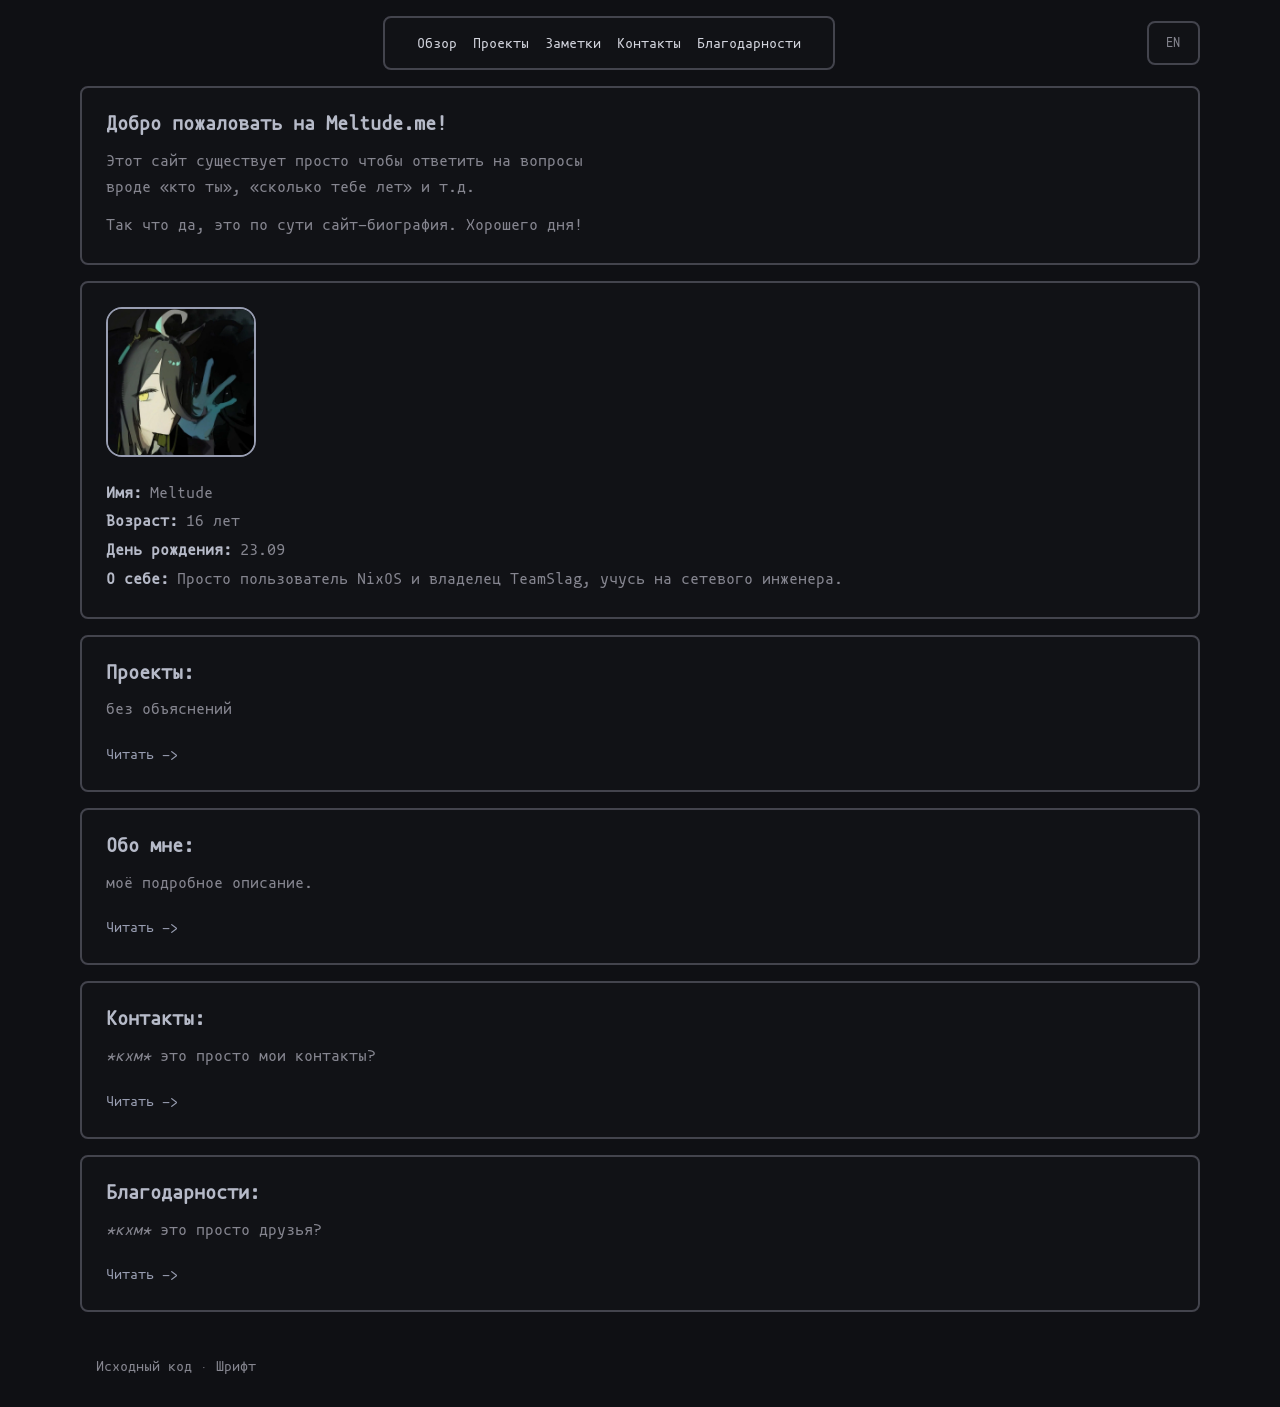
==== ru/index.html @ e4d9ee4f "temporary local commit" ====
<!doctype html>
<html lang="ru">
  <head>
    <meta charset="UTF-8" />
    <meta name="viewport" content="width=device-width, initial-scale=1.0" />
    <meta
      name="description"
      content="unpacking 'https://flakehub.com/f/DeterminateSystems/nixpkgs-weekly/0.1' into the Git cache..."
    />
    <link rel="icon" type="image/svg+xml" href="../icon.png" />
    <title>MeltudeAbout()</title>
    <link rel="stylesheet" href="../style.css" />
    <link rel="stylesheet" href="../ash-walker.css" />
    <link
      rel="preload"
      href="/fonts/mononoki-Regular.woff2"
      as="font"
      type="font/woff2"
      crossorigin
    />
    <link rel="alternate" hreflang="en" href="https://meltude.me/index.html" />
    <link rel="alternate" hreflang="ru" href="https://meltude.me/ru/index.html" />
    <link rel="alternate" hreflang="x-default" href="https://meltude.me/index.html" />
  </head>
  <body>
    <div class="page-shell">
      <div class="topbar-wrap">
        <header class="topbar pane">
          <nav aria-label="Главная навигация">
            <a href="index.html" aria-current="page">Обзор</a>
            <a href="projects.html">Проекты</a>
            <a href="notes.html">Заметки</a>
            <a href="contact.html">Контакты</a>
            <a href="credits.html">Благодарности</a>
          </nav>
        </header>
        <div class="lang-switcher lang-switcher--compact pane">
          <a href="../index.html" hreflang="en" lang="en" aria-label="Переключить на английский">EN</a>
        </div>
      </div>

      <div class="layout">
        <main class="content">
          <article class="pane">
            <h3>Добро пожаловать на Meltude.me!</h3>
            <p class="muted">
              Этот сайт существует просто чтобы ответить на вопросы вроде «кто ты», «сколько тебе лет» и т.д.
            </p>
            <p class="muted">
              Так что да, это по сути сайт-биография. Хорошего дня!
            </p>
          </article>

          <section
            class="hero pane"
            aria-label="Профиль"
          >
            <img
              class="profile-picture"
              src="../pfp.webp"
              alt="Фото профиля Meltude"
            />
            <div class="profile-details">
              <dl class="fact-list">
                <div>
                  <dt>Имя</dt>
                  <dd>Meltude</dd>
                </div>
                <div>
                  <dt>Возраст</dt>
                  <dd>16 лет</dd>
                </div>
                <div>
                  <dt>День рождения</dt>
                  <dd>23.09</dd>
                </div>
                <div>
                  <dt>О себе</dt>
                  <dd>
                    Просто пользователь NixOS и владелец TeamSlag, учусь на сетевого инженера.
                  </dd>
                </div>
              </dl>
            </div>
          </section>

          <section
            class="pane-grid"
            aria-label="Разделы сайта"
          >
            <article class="pane">
              <h3>Проекты:</h3>
              <p class="muted">без объяснений</p>
              <a class="text-link" href="projects.html"
                ><span>Читать</span>
                <span aria-hidden="true">-&gt;</span></a
              >
            </article>

            <article class="pane">
              <h3>Обо мне:</h3>
              <p class="muted">моё подробное описание.</p>
              <a class="text-link" href="notes.html"
                ><span>Читать</span>
                <span aria-hidden="true">-&gt;</span></a
              >
            </article>

            <article class="pane">
              <h3>Контакты:</h3>
              <p class="muted"><i>*кхм*</i> это просто мои контакты?</p>
              <a class="text-link" href="contact.html"
                ><span>Читать</span>
                <span aria-hidden="true">-&gt;</span></a
              >
            </article>

            <article class="pane">
              <h3>Благодарности:</h3>
              <p class="muted"><i>*кхм*</i> это просто друзья?</p>
              <a class="text-link" href="credits.html"
                ><span>Читать</span>
                <span aria-hidden="true">-&gt;</span></a
              >
            </article>
          </section>
        </main>
      </div>

      <footer class="footer">
        <p class="muted">
          <a
            class="text-link"
            href="https://github.com/meltude/meltude.github.io"
            target="_blank"
            rel="noopener"
            >Исходный код</a
          >
          &middot;
          <a
            class="text-link"
            href="https://madmalik.github.io/mononoki/"
            target="_blank"
            rel="noopener"
            >Шрифт</a
          >
        </p>
      </footer>
    </div>
  </body>
</html>
---- style.css ----
:root {
  --background: #0f1014; /* base00 */
  --surface: #111216; /* base01 */
  --surface-raised: #1c1f27; /* derived from base01 — base02 duplicates base01 */
  --border: #43444d; /* base03 */
  --text: #b6bac8; /* base0C */
  --muted: #868690; /* base05 */
  --subtle: #575861; /* base04 */
  --accent: #999eb2; /* base08 */
  --link: #d3d5de; /* base0A */
}

@font-face {
  font-family: "Mononoki";
  src: url("fonts/mononoki-Regular.woff2") format("woff2");
  font-style: normal;
  font-weight: 400;
  font-display: swap;
}
* {
  box-sizing: border-box;
}

body {
  min-width: 320px;
  margin: 0;
  background: var(--background);
  color: var(--text);
  font-family:
    "Mononoki", "DejaVu Sans Mono", ui-monospace, SFMono-Regular, monospace;
  line-height: 1.6;
}

a {
  color: var(--link);
  text-decoration: none;
}

a:hover,
a:focus-visible {
  color: var(--accent);
  text-decoration: underline;
  text-underline-offset: 0.2em;
}

.page-shell {
  width: min(1120px, calc(100% - 2rem));
  margin: 0 auto;
  padding: 1rem 0;
}

.pane {
  border: 2px solid var(--border);
  border-radius: 8px;
  background: var(--surface);
}

.topbar,
.footer {
  display: flex;
  align-items: center;
  justify-content: center;
  gap: 1rem;
  padding: 0.85rem 1rem;
}

.topbar {
  width: fit-content;
  max-width: 100%;
  margin: 0 auto;
  padding: 0.85rem 2rem;
  text-align: center;
}

.topbar nav {
  display: flex;
  flex-wrap: wrap;
  justify-content: center;
  align-items: center;
  gap: 1rem;
  font-size: 0.9rem;
}

.topbar-wrap {
  display: flex;
  justify-content: center;
  align-items: center;
  gap: 0.5rem;
  flex-wrap: wrap;
}

.topbar-wrap .topbar {
  margin: 0;
}

.lang-switcher {
  display: flex;
  align-items: center;
  padding: 0.45rem 0.7rem;
  font-size: 0.8rem;
}

.lang-switcher a {
  border-radius: 8px;
  padding: 0.15rem 0.4rem;
  color: var(--muted);
}

.lang-switcher a:hover {
  color: var(--accent);
  text-decoration: underline;
  text-underline-offset: 0.2em;
}

.lang-switcher a:focus-visible {
  outline: 2px solid var(--accent);
  outline-offset: 2px;
}

.layout {
  margin: 1rem 0;
}

.content {
  display: grid;
  gap: 1rem;
  min-width: 0;
}

.hero,
.content > .pane,
.pane-grid .pane {
  padding: 1.5rem;
}

.hero {
  display: flex;
  align-items: flex-start;
  gap: 1.5rem;
}

.profile-picture {
  width: 150px;
  height: 150px;
  flex: 0 0 auto;
  border: 2px solid var(--accent);
  border-radius: 16px;
  object-fit: cover;
}

.profile-details dl {
  margin: 0;
}

.profile-details strong {
  color: var(--text);
}

.eyebrow {
  margin: 0 0 0.2rem;
  color: var(--muted);
  font-size: 0.72rem;
  font-weight: 700;
  letter-spacing: 0.12em;
  text-transform: uppercase;
}

h1 {
  font-size: 1.5rem;
  margin: 0;
  color: var(--text);
  line-height: 1.2;
}

h3 {
  font-size: 1.25rem;
  margin: 0;
  color: var(--text);
  line-height: 1.2;
}

.visually-hidden {
  position: absolute;
  width: 1px;
  height: 1px;
  margin: -1px;
  padding: 0;
  overflow: hidden;
  clip: rect(0 0 0 0);
  white-space: nowrap;
  border: 0;
}

.span-all {
  grid-column: 1 / -1;
}

.section-intro {
  grid-column: 1 / -1;
  margin: 0;
  max-width: 55ch;
  color: var(--muted);
}

.inline-icon {
  width: 1em;
  height: 1em;
  vertical-align: -0.12em;
  margin-right: 0.35em;
}

.fact-list {
  display: grid;
  gap: 0.2rem;
  margin: 0.8rem 0 0;
}

.fact-list > div {
  display: flex;
  flex-wrap: wrap;
  column-gap: 0.5rem;
}

.fact-list dt::after {
  content: ":";
}

.fact-list dt {
  display: inline;
  color: var(--text);
  font-weight: 700;
}

.fact-list dd {
  display: inline;
  margin: 0;
  color: var(--muted);
}

.profile-details .fact-list {
  margin-top: 0;
}

.chip-list {
  display: flex;
  flex-wrap: wrap;
  gap: 0.5rem;
  margin: 0.8rem 0 0;
  padding: 0;
  list-style: none;
}

.chip-list a {
  display: inline-block;
  background: var(--surface-raised);
  padding: 0.25rem 0.6rem;
  font-size: 0.9rem;
}

.muted {
  max-width: 55ch;
  margin: 0.8rem 0 0;
  color: var(--muted);
}

.pane-grid {
  display: grid;
  grid-template-columns: repeat(2, minmax(0, 1fr));
  gap: 1rem;
}

.section-divider {
  grid-column: 1 / -1;
  border-bottom: 2px solid var(--border);
  padding-bottom: 0.5rem;
}

.pane-grid .pane {
  display: flex;
  flex-direction: column;
  align-items: flex-start;
}

.bio-grid .pane p:not(.eyebrow) {
  margin: 0;
}

.text-link {
  display: inline-block;
  margin-top: 1.25rem;
  color: var(--accent);
  font-size: 0.9rem;
}

blockquote {
  max-width: 42rem;
  margin: 0;
  color: var(--accent);
  font-size: clamp(1.2rem, 3vw, 1.7rem);
}

.footer {
  justify-content: center;
  text-align: center;
  color: var(--subtle);
  font-size: 0.85rem;
}

.footer a {
  color: var(--muted);
}

.footer .text-link {
  margin-top: 0;
}

.footer-badges {
  flex-direction: column;
  gap: 0.6rem;
}

.badge-row {
  display: flex;
  flex-wrap: wrap;
  justify-content: center;
  align-items: center;
  gap: 0.5rem;
}

.badge-row a {
  display: inline-block;
  line-height: 0;
}

.badge-row img {
  display: block;
  height: 31px;
  width: auto;
}
  .pane-grid {
    grid-template-columns: 1fr;
  }

  .hero {
    flex-direction: column;
  }

  .footer {
    align-items: flex-start;
    flex-direction: column;
  }

  .topbar {
    width: fit-content;
    max-width: 100%;
    margin: 0 auto;
    align-items: center;
    flex-direction: column;
    text-align: center;
  }

  .topbar-wrap {
    flex-direction: row;
    align-items: center;
  }

  .topbar-wrap .topbar {
    margin: 0 auto;
  }

  .topbar nav {
    justify-content: center;
  }

  .footer-badges {
    align-items: center;
  }
}
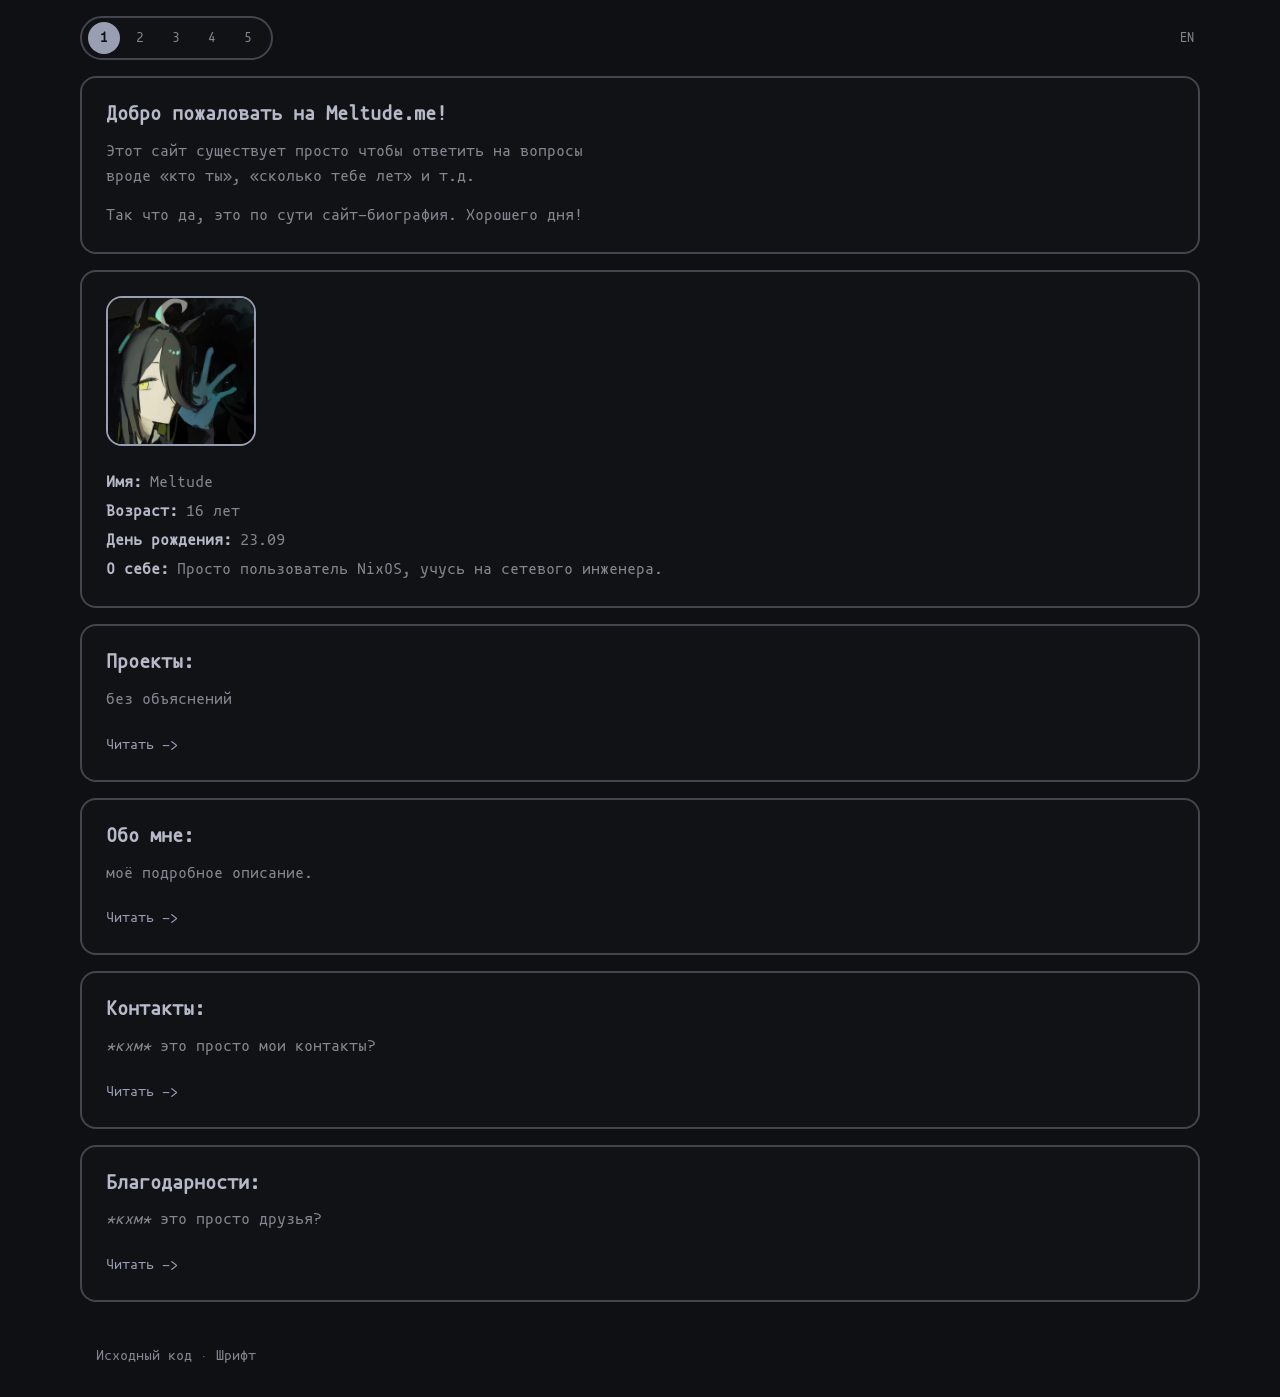
==== commit 645f68a8: "new topbar" ====
--- a/ru/index.html
+++ b/ru/index.html
@@ -19,23 +19,35 @@
       crossorigin
     />
     <link rel="alternate" hreflang="en" href="https://meltude.me/index.html" />
-    <link rel="alternate" hreflang="ru" href="https://meltude.me/ru/index.html" />
-    <link rel="alternate" hreflang="x-default" href="https://meltude.me/index.html" />
+    <link
+      rel="alternate"
+      hreflang="ru"
+      href="https://meltude.me/ru/index.html"
+    />
+    <link
+      rel="alternate"
+      hreflang="x-default"
+      href="https://meltude.me/index.html"
+    />
   </head>
   <body>
     <div class="page-shell">
       <div class="topbar-wrap">
-        <header class="topbar pane">
-          <nav aria-label="Главная навигация">
-            <a href="index.html" aria-current="page">Обзор</a>
-            <a href="projects.html">Проекты</a>
-            <a href="notes.html">Заметки</a>
-            <a href="contact.html">Контакты</a>
-            <a href="credits.html">Благодарности</a>
-          </nav>
-        </header>
-        <div class="lang-switcher lang-switcher--compact pane">
-          <a href="../index.html" hreflang="en" lang="en" aria-label="Переключить на английский">EN</a>
+        <nav class="workspaces" aria-label="Рабочие столы">
+          <a href="index.html" aria-current="page" title="Обзор">1</a>
+          <a href="projects.html" title="Проекты">2</a>
+          <a href="notes.html" title="Заметки">3</a>
+          <a href="contact.html" title="Контакты">4</a>
+          <a href="credits.html" title="Благодарности">5</a>
+        </nav>
+        <div class="lang-switcher lang-switcher--compact lang-switcher--plain">
+          <a
+            href="../index.html"
+            hreflang="en"
+            lang="en"
+            aria-label="Переключить на английский"
+            >EN</a
+          >
         </div>
       </div>
 
@@ -44,17 +56,15 @@
           <article class="pane">
             <h3>Добро пожаловать на Meltude.me!</h3>
             <p class="muted">
-              Этот сайт существует просто чтобы ответить на вопросы вроде «кто ты», «сколько тебе лет» и т.д.
+              Этот сайт существует просто чтобы ответить на вопросы вроде «кто
+              ты», «сколько тебе лет» и т.д.
             </p>
             <p class="muted">
               Так что да, это по сути сайт-биография. Хорошего дня!
             </p>
           </article>
 
-          <section
-            class="hero pane"
-            aria-label="Профиль"
-          >
+          <section class="hero pane" aria-label="Профиль">
             <img
               class="profile-picture"
               src="../pfp.webp"
@@ -77,23 +87,19 @@
                 <div>
                   <dt>О себе</dt>
                   <dd>
-                    Просто пользователь NixOS и владелец TeamSlag, учусь на сетевого инженера.
+                    Просто пользователь NixOS, учусь на сетевого инженера.
                   </dd>
                 </div>
               </dl>
             </div>
           </section>
 
-          <section
-            class="pane-grid"
-            aria-label="Разделы сайта"
-          >
+          <section class="pane-grid" aria-label="Разделы сайта">
             <article class="pane">
               <h3>Проекты:</h3>
               <p class="muted">без объяснений</p>
               <a class="text-link" href="projects.html"
-                ><span>Читать</span>
-                <span aria-hidden="true">-&gt;</span></a
+                ><span>Читать</span> <span aria-hidden="true">-&gt;</span></a
               >
             </article>
 
@@ -101,8 +107,7 @@
               <h3>Обо мне:</h3>
               <p class="muted">моё подробное описание.</p>
               <a class="text-link" href="notes.html"
-                ><span>Читать</span>
-                <span aria-hidden="true">-&gt;</span></a
+                ><span>Читать</span> <span aria-hidden="true">-&gt;</span></a
               >
             </article>
 
@@ -110,8 +115,7 @@
               <h3>Контакты:</h3>
               <p class="muted"><i>*кхм*</i> это просто мои контакты?</p>
               <a class="text-link" href="contact.html"
-                ><span>Читать</span>
-                <span aria-hidden="true">-&gt;</span></a
+                ><span>Читать</span> <span aria-hidden="true">-&gt;</span></a
               >
             </article>
 
@@ -119,8 +123,7 @@
               <h3>Благодарности:</h3>
               <p class="muted"><i>*кхм*</i> это просто друзья?</p>
               <a class="text-link" href="credits.html"
-                ><span>Читать</span>
-                <span aria-hidden="true">-&gt;</span></a
+                ><span>Читать</span> <span aria-hidden="true">-&gt;</span></a
               >
             </article>
           </section>
--- a/style.css
+++ b/style.css
@@ -51,7 +51,7 @@
 
 .pane {
   border: 2px solid var(--border);
-  border-radius: 8px;
+  border-radius: 16px;
   background: var(--surface);
 }
 
@@ -83,7 +83,7 @@
 
 .topbar-wrap {
   display: flex;
-  justify-content: center;
+  justify-content: space-between;
   align-items: center;
   gap: 0.5rem;
   flex-wrap: wrap;
@@ -115,6 +115,47 @@
 .lang-switcher a:focus-visible {
   outline: 2px solid var(--accent);
   outline-offset: 2px;
+}
+
+.lang-switcher--plain {
+  background: transparent;
+  border: none;
+  padding: 0;
+}
+
+.workspaces {
+  display: flex;
+  align-items: center;
+  gap: 0.25rem;
+  padding: 0.25rem 0.4rem;
+  border-radius: 999px;
+  background: var(--surface);
+  border: 2px solid var(--border);
+}
+
+.workspaces a {
+  display: flex;
+  align-items: center;
+  justify-content: center;
+  min-width: 2rem;
+  height: 2rem;
+  padding: 0 0.4rem;
+  border-radius: 999px;
+  color: var(--muted);
+  font-size: 0.85rem;
+  line-height: 1;
+}
+
+.workspaces a:hover {
+  color: var(--text);
+  text-decoration: none;
+  background: var(--surface-raised);
+}
+
+.workspaces a[aria-current="page"] {
+  background: var(--accent);
+  color: var(--background);
+  font-weight: 700;
 }
 
 .layout {
@@ -362,6 +403,7 @@
   .topbar-wrap {
     flex-direction: row;
     align-items: center;
+    justify-content: space-between;
   }
 
   .topbar-wrap .topbar {
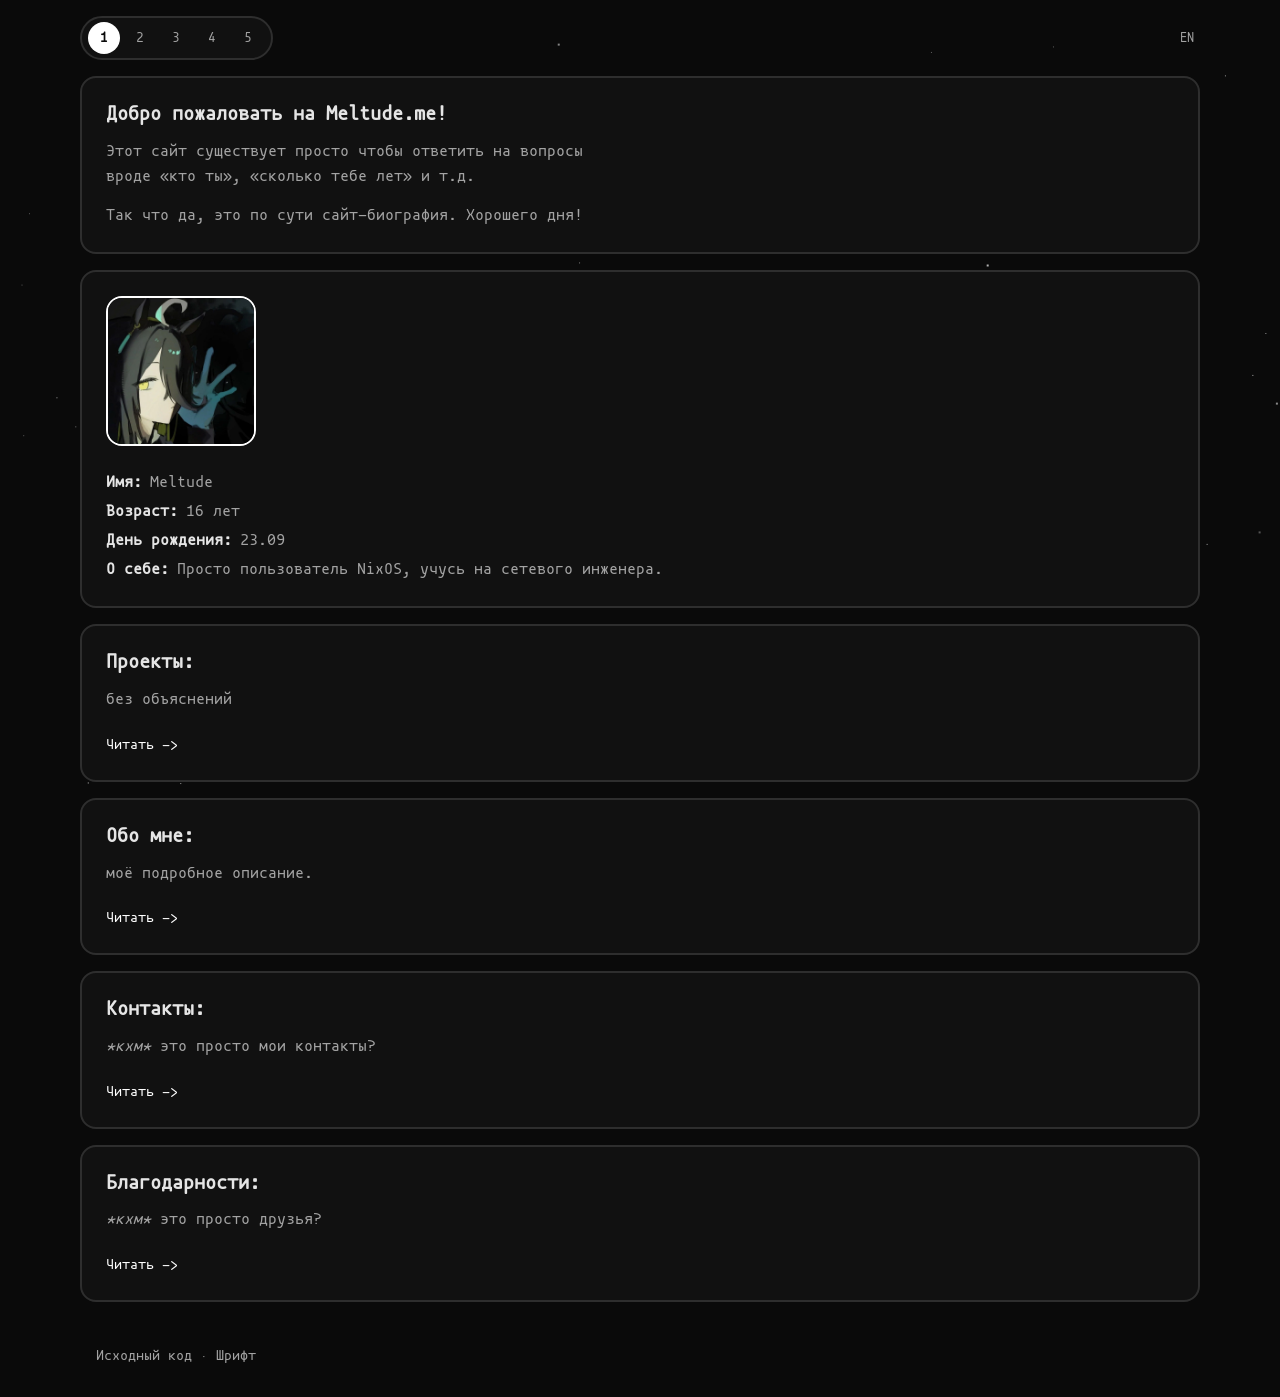
==== commit 3941e3e2: "even good times wouldnt lasts forever, they will end anyway" ====
--- a/ru/index.html
+++ b/ru/index.html
@@ -31,6 +31,7 @@
     />
   </head>
   <body>
+    <canvas id="stars" aria-hidden="true"></canvas>
     <div class="page-shell">
       <div class="topbar-wrap">
         <nav class="workspaces" aria-label="Рабочие столы">
@@ -150,5 +151,6 @@
         </p>
       </footer>
     </div>
+    <script src="../stars.js" defer></script>
   </body>
 </html>
--- a/style.css
+++ b/style.css
@@ -1,13 +1,13 @@
 :root {
-  --background: #0f1014; /* base00 */
-  --surface: #111216; /* base01 */
-  --surface-raised: #1c1f27; /* derived from base01 — base02 duplicates base01 */
-  --border: #43444d; /* base03 */
-  --text: #b6bac8; /* base0C */
-  --muted: #868690; /* base05 */
-  --subtle: #575861; /* base04 */
-  --accent: #999eb2; /* base08 */
-  --link: #d3d5de; /* base0A */
+  --background: #0a0a0a;
+  --surface: #111111;
+  --surface-raised: #1f1f1f;
+  --border: #2e2e2e;
+  --text: #e5e5e5;
+  --muted: #a3a3a3;
+  --subtle: #737373;
+  --accent: #ffffff;
+  --link: #e5e5e5;
 }
 
 @font-face {
@@ -29,6 +29,15 @@
   font-family:
     "Mononoki", "DejaVu Sans Mono", ui-monospace, SFMono-Regular, monospace;
   line-height: 1.6;
+}
+
+#stars {
+  position: fixed;
+  inset: 0;
+  width: 100vw;
+  height: 100vh;
+  z-index: -1;
+  pointer-events: none;
 }
 
 a {
@@ -295,6 +304,7 @@
   display: inline-block;
   background: var(--surface-raised);
   padding: 0.25rem 0.6rem;
+   border-radius: 16px;
   font-size: 0.9rem;
 }
 
@@ -338,6 +348,42 @@
   margin: 0;
   color: var(--accent);
   font-size: clamp(1.2rem, 3vw, 1.7rem);
+}
+
+.quote-pane {
+  cursor: pointer;
+}
+
+.quote-pane:hover {
+  border-color: var(--accent);
+}
+
+.quote-pane:focus-visible {
+  outline: 2px solid var(--accent);
+  outline-offset: 2px;
+}
+
+.quote-pane blockquote {
+  margin-top: 0.8rem;
+  font-size: 1rem;
+  max-width: 100%;
+}
+
+.quote-pane blockquote p {
+  margin: 0;
+  color: var(--text);
+}
+
+.quote-pane blockquote footer {
+  margin-top: 0.5rem;
+  color: var(--muted);
+  font-size: 0.9rem;
+}
+
+.quote-hint {
+  color: var(--muted);
+  font-size: 0.8rem;
+  font-weight: 400;
 }
 
 .footer {
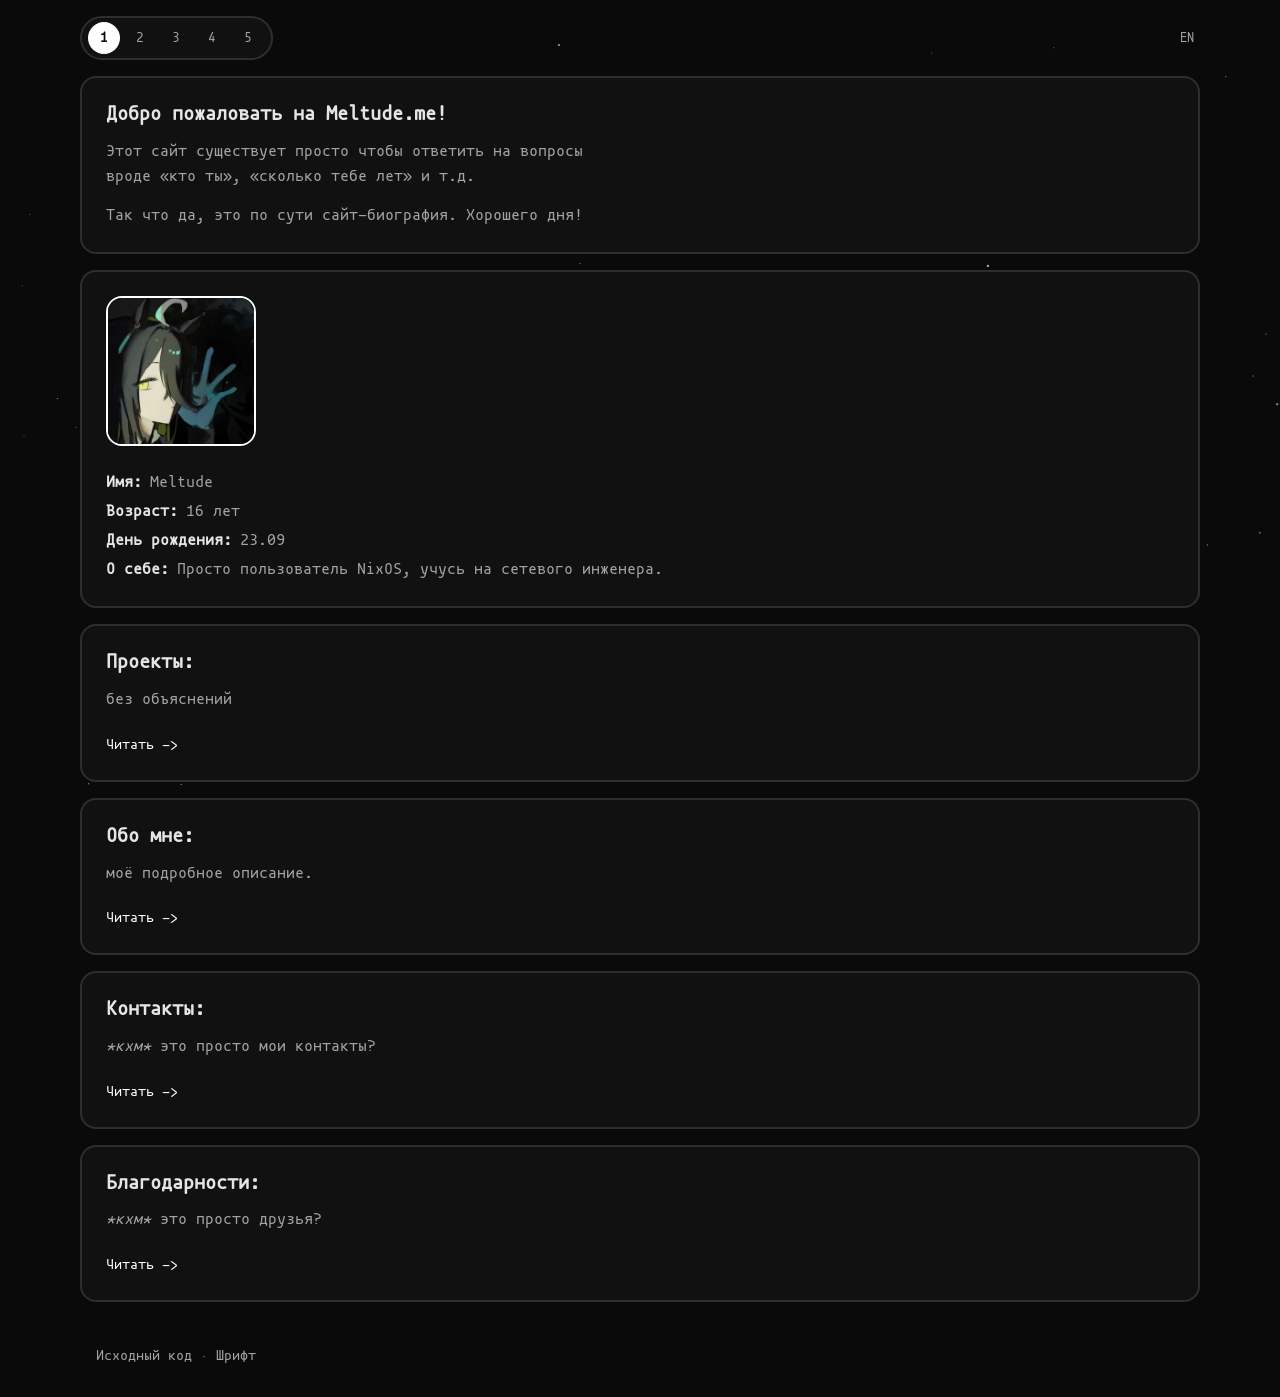
==== commit 47cedc35: "Make no miSteak" ====
--- a/ru/index.html
+++ b/ru/index.html
@@ -7,7 +7,7 @@
       name="description"
       content="unpacking 'https://flakehub.com/f/DeterminateSystems/nixpkgs-weekly/0.1' into the Git cache..."
     />
-    <link rel="icon" type="image/svg+xml" href="../icon.png" />
+    <link rel="icon" type="image/png" href="/img/icon.png" />
     <title>MeltudeAbout()</title>
     <link rel="stylesheet" href="../style.css" />
     <link rel="stylesheet" href="../ash-walker.css" />
@@ -18,16 +18,17 @@
       type="font/woff2"
       crossorigin
     />
-    <link rel="alternate" hreflang="en" href="https://meltude.me/index.html" />
+    <link rel="canonical" href="https://meltude.me/ru/" />
+    <link rel="alternate" hreflang="en" href="https://meltude.me/" />
     <link
       rel="alternate"
       hreflang="ru"
-      href="https://meltude.me/ru/index.html"
+      href="https://meltude.me/ru/"
     />
     <link
       rel="alternate"
       hreflang="x-default"
-      href="https://meltude.me/index.html"
+      href="https://meltude.me/"
     />
   </head>
   <body>
@@ -35,15 +36,15 @@
     <div class="page-shell">
       <div class="topbar-wrap">
         <nav class="workspaces" aria-label="Рабочие столы">
-          <a href="index.html" aria-current="page" title="Обзор">1</a>
-          <a href="projects.html" title="Проекты">2</a>
-          <a href="notes.html" title="Заметки">3</a>
-          <a href="contact.html" title="Контакты">4</a>
-          <a href="credits.html" title="Благодарности">5</a>
+          <a href="/ru/" aria-current="page" title="Обзор">1</a>
+          <a href="/ru/projects" title="Проекты">2</a>
+          <a href="/ru/notes" title="Заметки">3</a>
+          <a href="/ru/contact" title="Контакты">4</a>
+          <a href="/ru/credits" title="Благодарности">5</a>
         </nav>
         <div class="lang-switcher lang-switcher--compact lang-switcher--plain">
           <a
-            href="../index.html"
+            href="/"
             hreflang="en"
             lang="en"
             aria-label="Переключить на английский"
@@ -99,7 +100,7 @@
             <article class="pane">
               <h3>Проекты:</h3>
               <p class="muted">без объяснений</p>
-              <a class="text-link" href="projects.html"
+              <a class="text-link" href="/ru/projects"
                 ><span>Читать</span> <span aria-hidden="true">-&gt;</span></a
               >
             </article>
@@ -107,7 +108,7 @@
             <article class="pane">
               <h3>Обо мне:</h3>
               <p class="muted">моё подробное описание.</p>
-              <a class="text-link" href="notes.html"
+              <a class="text-link" href="/ru/notes"
                 ><span>Читать</span> <span aria-hidden="true">-&gt;</span></a
               >
             </article>
@@ -115,7 +116,7 @@
             <article class="pane">
               <h3>Контакты:</h3>
               <p class="muted"><i>*кхм*</i> это просто мои контакты?</p>
-              <a class="text-link" href="contact.html"
+              <a class="text-link" href="/ru/contact"
                 ><span>Читать</span> <span aria-hidden="true">-&gt;</span></a
               >
             </article>
@@ -123,7 +124,7 @@
             <article class="pane">
               <h3>Благодарности:</h3>
               <p class="muted"><i>*кхм*</i> это просто друзья?</p>
-              <a class="text-link" href="credits.html"
+              <a class="text-link" href="/ru/credits"
                 ><span>Читать</span> <span aria-hidden="true">-&gt;</span></a
               >
             </article>
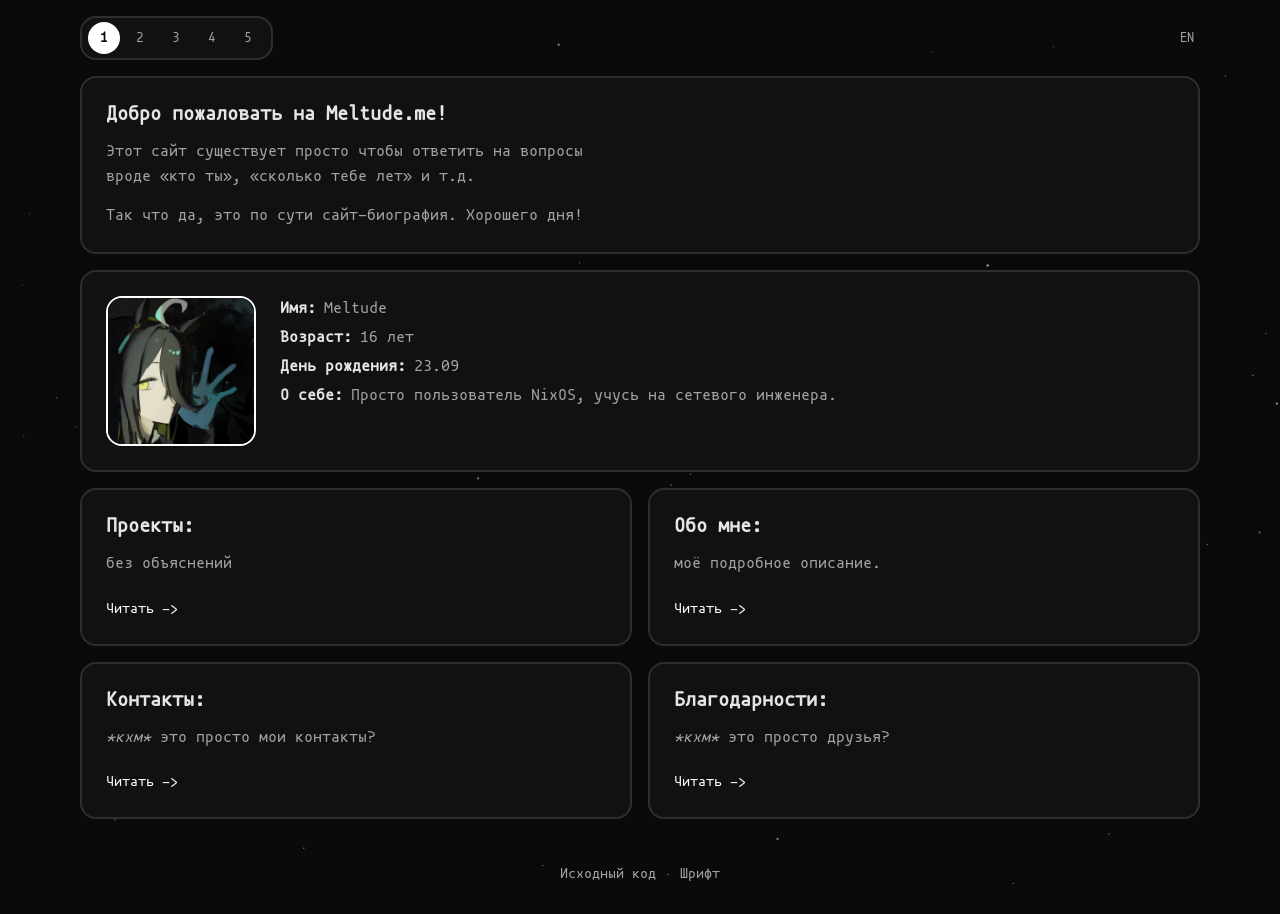
==== commit a673bb03: "reverted changes" ====
--- a/ru/index.html
+++ b/ru/index.html
@@ -5,12 +5,11 @@
     <meta name="viewport" content="width=device-width, initial-scale=1.0" />
     <meta
       name="description"
-      content="unpacking 'https://flakehub.com/f/DeterminateSystems/nixpkgs-weekly/0.1' into the Git cache..."
+      content="Личный сайт Meltude: биография, проекты, заметки и контакты."
     />
     <link rel="icon" type="image/png" href="/img/icon.png" />
     <title>MeltudeAbout()</title>
     <link rel="stylesheet" href="../style.css" />
-    <link rel="stylesheet" href="../ash-walker.css" />
     <link
       rel="preload"
       href="/fonts/mononoki-Regular.woff2"
@@ -69,7 +68,7 @@
           <section class="hero pane" aria-label="Профиль">
             <img
               class="profile-picture"
-              src="../pfp.webp"
+              src="../img/pfp.webp"
               alt="Фото профиля Meltude"
             />
             <div class="profile-details">
--- a/style.css
+++ b/style.css
@@ -137,7 +137,7 @@
   align-items: center;
   gap: 0.25rem;
   padding: 0.25rem 0.4rem;
-  border-radius: 999px;
+  border-radius: 16px;
   background: var(--surface);
   border: 2px solid var(--border);
 }
@@ -249,6 +249,7 @@
   grid-column: 1 / -1;
   margin: 0;
   max-width: 55ch;
+  border-radius: 16px;
   color: var(--muted);
 }
 
@@ -424,6 +425,16 @@
   height: 31px;
   width: auto;
 }
+
+.thanks-art {
+  width: 180px;
+  height: 180px;
+  margin-top: 3rem;
+  transform: rotate(10deg);
+  transform-origin: center;
+}
+
+@media (max-width: 700px) {
   .pane-grid {
     grid-template-columns: 1fr;
   }
